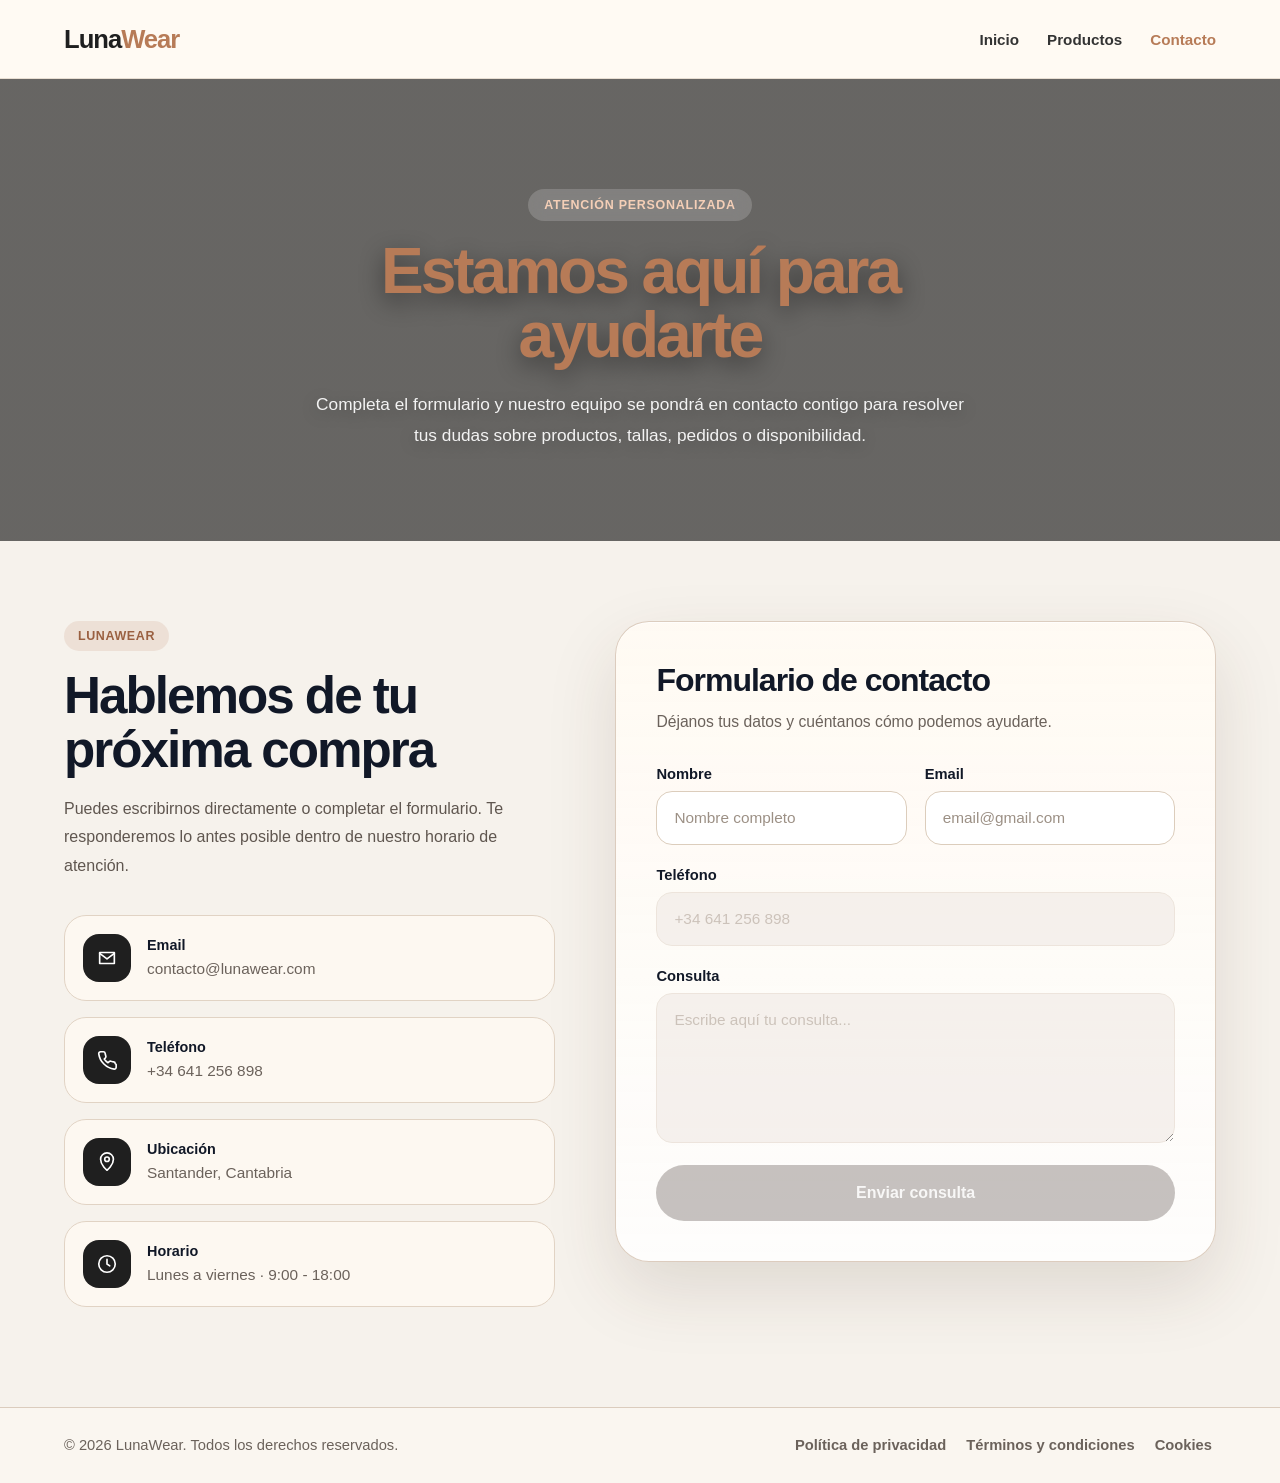
==== contact.html @ 7bf5b16c "Enable and disable contact form fields in js" ====
<!DOCTYPE html>
<html lang="es">
<head>
  <meta charset="UTF-8" />
  <meta name="viewport" content="width=device-width, initial-scale=1.0" />
  <title>Contacto | Luna Wear</title>
  <link rel="stylesheet" href="css/styles.css" />
  <script src="main.js" defer></script>
</head>

<body>

  <header class="header">
    <div class="container header__content">
      <a href="index.html" class="header__logo">
        Luna<span class="header__logo-accent">Wear</span>
      </a>

      <nav class="header__nav">
        <a href="index.html" class="header__link">Inicio</a>
        <a href="index.html#productos" class="header__link">Productos</a>
        <a href="contacto.html" class="header__link header__link--active">Contacto</a>
      </nav>
    </div>
  </header>

  <main class="contact-page">

    <section class="contact-hero">
      <div class="container contact-hero__content">
        <span class="contact-hero__label">Atención personalizada</span>

        <h1 class="contact-hero__title">
          Estamos aquí para ayudarte
        </h1>

        <p class="contact-hero__description">
          Completa el formulario y nuestro equipo se pondrá en contacto contigo
          para resolver tus dudas sobre productos, tallas, pedidos o disponibilidad.
        </p>
      </div>
    </section>

    <section class="contact">
      <div class="container contact__grid">

        <div class="contact__info">
          <span class="contact__eyebrow">LunaWear</span>

          <h2 class="contact__title">
            Hablemos de tu próxima compra
          </h2>

          <p class="contact__description">
            Puedes escribirnos directamente o completar el formulario. Te responderemos
            lo antes posible dentro de nuestro horario de atención.
          </p>

          <div class="contact__details">

            <div class="contact__detail">
              <div class="contact__icon">
                <svg viewBox="0 0 24 24">
                  <path d="M4 6h16v12H4z"></path>
                  <path d="M4 7l8 6 8-6"></path>
                </svg>
              </div>

              <div class="contact__detail-content">
                <span class="contact__detail-label">Email</span>
                <a href="mailto:contacto@lunawear.com" class="contact__detail-link">
                  contacto@lunawear.com
                </a>
              </div>
            </div>

            <div class="contact__detail">
              <div class="contact__icon">
                <svg viewBox="0 0 24 24">
                  <path d="M22 16.9v3a2 2 0 0 1-2.2 2A19.7 19.7 0 0 1 3 5.2 2 2 0 0 1 5 3h3a2 2 0 0 1 2 1.7c.1 1 .4 1.9.7 2.8a2 2 0 0 1-.4 2.1L9 10.9a16 16 0 0 0 4.1 4.1l1.3-1.3a2 2 0 0 1 2.1-.4c.9.3 1.8.6 2.8.7a2 2 0 0 1 1.7 2z"></path>
                </svg>
              </div>

              <div class="contact__detail-content">
                <span class="contact__detail-label">Teléfono</span>
                <a href="tel:+34641256898" class="contact__detail-link">
                  +34 641 256 898
                </a>
              </div>
            </div>

            <div class="contact__detail">
              <div class="contact__icon">
                <svg viewBox="0 0 24 24">
                  <path d="M12 21s7-5.2 7-12a7 7 0 1 0-14 0c0 6.8 7 12 7 12z"></path>
                  <circle cx="12" cy="9" r="2.5"></circle>
                </svg>
              </div>

              <div class="contact__detail-content">
                <span class="contact__detail-label">Ubicación</span>
                <span class="contact__detail-text">Santander, Cantabria</span>
              </div>
            </div>

            <div class="contact__detail">
              <div class="contact__icon">
                <svg viewBox="0 0 24 24">
                  <circle cx="12" cy="12" r="9"></circle>
                  <path d="M12 7v5l3 2"></path>
                </svg>
              </div>

              <div class="contact__detail-content">
                <span class="contact__detail-label">Horario</span>
                <span class="contact__detail-text">Lunes a viernes · 9:00 - 18:00</span>
              </div>
            </div>

          </div>
        </div>

        <div class="contact__form-card">
          <h2 class="contact__form-title">Formulario de contacto</h2>

          <p class="contact__form-description">
            Déjanos tus datos y cuéntanos cómo podemos ayudarte.
          </p>

          <form class="contact-form" method="post">

            <div class="contact-form__row">
              <div class="contact-form__group">
                <label for="nombre" class="contact-form__label">Nombre</label>
                <input type="text" 
                id="nombre" 
                name="nombre" 
                class="contact-form__input" 
                placeholder="Nombre completo" required/>
              </div>

            <div class="contact-form__group">
              <label for="email" class="contact-form__label">Email</label>
              <input 
                type="email" 
                id="email" 
                name="email" 
                class="contact-form__input" 
                placeholder="email@gmail.com" required/>
              </div>
            </div>

            <div class="contact-form__group">
              <label for="telefono" class="contact-form__label">Teléfono</label>
              <input 
                type="tel" 
                id="telefono" 
                name="telefono" 
                class="contact-form__input" 
                placeholder="+34 641 256 898" required disabled/>
            </div>

            <div class="contact-form__group">
              <label for="consulta" class="contact-form__label">Consulta</label>
              <textarea 
                id="consulta" 
                name="consulta" 
                class="contact-form__textarea" 
                placeholder="Escribe aquí tu consulta..."
                rows="6"
                required disabled
              ></textarea>
            </div>

            <button type="submit" 
            id="submitButton"
            class="contact-form__button" disabled>
            Enviar consulta
            </button>

          </form>
        </div>

      </div>
    </section>

  </main>

  <footer class="footer__bottom">
      <div class="container footer__bottom-content">
        <p class="footer__copyright">
          © 2026 LunaWear. Todos los derechos reservados.
        </p>

        <div class="footer__legal">
          <a href="#" class="footer__legal-link">Política de privacidad</a>
          <a href="#" class="footer__legal-link">Términos y condiciones</a>
          <a href="#" class="footer__legal-link">Cookies</a>
        </div>
      </div>
  </footer>
</body>
</html>
---- css/styles.css ----
* {
  margin: 0;
  padding: 0;
  box-sizing: border-box;
}

html {
  scroll-behavior: smooth;
}

body {
  font-family: Arial, Helvetica, sans-serif;
  background-color: #f6f2ec;
  color: #1f1f1f;
}

/* CONFIGURACIONES GENERALES */

.container {
  width: min(1200px, 90%);
  margin: 0 auto;
}

.button {
  display: inline-block;
  padding: 15px 28px;
  border-radius: 999px;
  font-weight: 700;
  text-decoration: none;
  transition: 0.3s ease;
}

.button--dark {
  background-color: #1f1f1f;
  color: #ffffff;
}

.button--dark:hover {
  background-color: #b77b57;
  transform: translateY(-2px);
}

.button--light {
  background-color: #ffffff;
  color: #1f1f1f;
}

.button--light:hover {
  background-color: #ead8c6;
}

/* HEADER */

.header {
  background-color: #fffaf3;
  border-bottom: 1px solid #e8ded2;
  position: sticky;
  top: 0;
  z-index: 10;
}

.header__content {
  height: 78px;
  display: flex;
  justify-content: space-between;
  align-items: center;
}

.header__logo {
  color: #1f1f1f;
  font-size: 1.6rem;
  font-weight: 800;
  letter-spacing: -1px;
  text-decoration: none;
}

.header__logo-accent {
  color: #b77b57;
}

.header__nav {
  display: flex;
  align-items: center;
  gap: 28px;
}

.header__link {
  color: #333333;
  font-size: 0.95rem;
  font-weight: 600;
  text-decoration: none;
  transition: 0.3s ease;
}

.header__link:hover {
  color: #b77b57;
}

.header__link--active {
  color: #b77b57;
}

/* HERO */

.hero {
  padding: 80px 0;
  background: linear-gradient(135deg, #fffaf3 0%, #ead8c6 100%);
}

.hero__content {
  display: grid;
  grid-template-columns: 1fr 1fr;
  gap: 50px;
  align-items: center;
}

.hero__title {
  font-size: clamp(2.4rem, 5vw, 5rem);
  line-height: 1;
  letter-spacing: -3px;
  margin-bottom: 24px;
}

.hero__description {
  max-width: 520px;
  margin-bottom: 34px;
  color: #5c5148;
  font-size: 1.1rem;
  line-height: 1.7;
}

.hero__image {
  min-height: 440px;
  border-radius: 32px;
  background-image: url("https://images.unsplash.com/photo-1496747611176-843222e1e57c?auto=format&fit=crop&w=900&q=80");
  background-size: cover;
  background-position: center;
  box-shadow: 0 30px 80px rgba(70, 46, 29, 0.25);
}

/* HEADING */

.section-heading {
  text-align: center;
  margin-bottom: 30px;
}

.section-heading__title {
  margin-bottom: 10px;
  font-size: 2.3rem;
  letter-spacing: -1px;
}

.section-heading__description {
  color: #74685e;
}

/* CATEGORIAS */

.categories {
  padding: 50px 0 20px;
}

.categories__list {
  display: flex;
  justify-content: center;
  flex-wrap: wrap;
  gap: 14px;
  margin-bottom: 40px;
}

.categories__item {
  padding: 10px 20px;
  border: 1px solid #e6d8ca;
  border-radius: 999px;
  background-color: #ffffff;
  color: #4e453e;
  font-weight: 600;
}

.categories__item--active {
  background-color: #1f1f1f;
  color: #ffffff;
  border-color: #1f1f1f;
}

/* PRODUCTOS */

.products {
  padding: 30px 0 90px;
}

.products__grid {
  display: grid;
  grid-template-columns: repeat(4, 1fr);
  gap: 26px;
}

/* TAREJTAS DE PRODUCTO */

.product-card {
  overflow: hidden;
  background-color: #ffffff;
  border: 1px solid #eadfd5;
  border-radius: 24px;
  transition: 0.3s ease;
}

.product-card:hover {
  transform: translateY(-8px);
  box-shadow: 0 24px 50px rgba(73, 48, 30, 0.14);
}

.product-card__image {
  position: relative;
  height: 310px;
  background-size: cover;
  background-position: center;
}

.product-card__image--coat {
  background-image: url("https://images.unsplash.com/photo-1539109136881-3be0616acf4b?auto=format&fit=crop&w=700&q=80");
}

.product-card__image--tshirt {
  background-image: url("https://images.unsplash.com/photo-1516257984-b1b4d707412e?auto=format&fit=crop&w=700&q=80");
}

.product-card__image--blazer {
  background-image: url("https://images.unsplash.com/photo-1503342217505-b0a15ec3261c?auto=format&fit=crop&w=700&q=80");
}

.product-card__image--bag {
  background-image: url("https://images.unsplash.com/photo-1525507119028-ed4c629a60a3?auto=format&fit=crop&w=700&q=80");
}

.product-card__badge {
  position: absolute;
  top: 16px;
  left: 16px;
  padding: 7px 13px;
  border-radius: 999px;
  background-color: #ffffff;
  color: #1f1f1f;
  font-size: 0.75rem;
  font-weight: 800;
}

.product-card__content {
  padding: 22px;
}

.product-card__title {
  margin-bottom: 8px;
  font-size: 1.1rem;
}

.product-card__description {
  margin-bottom: 16px;
  color: #766a60;
  font-size: 0.9rem;
  line-height: 1.5;
}

.product-card__footer {
  display: flex;
  justify-content: space-between;
  align-items: center;
}

.product-card__price {
  color: #1f1f1f;
  font-size: 1.2rem;
  font-weight: 800;
}

.product-card__button {
  padding: 10px 14px;
  border: none;
  border-radius: 12px;
  background-color: #f2e5d8;
  color: #1f1f1f;
  font-weight: 800;
  cursor: pointer;
  transition: 0.3s ease;
}

.product-card__button:hover {
  background-color: #1f1f1f;
  color: #ffffff;
}

/* PROMO */

.promo {
  padding: 70px 0;
  background-color: #1f1f1f;
  color: #ffffff;
  text-align: center;
}

.promo__title {
  margin-bottom: 14px;
  font-size: 2.4rem;
}

.promo__description {
  margin-bottom: 28px;
  color: #d8d0c8;
}

/* FOOTER */

.footer {
  padding: 34px 0;
  background-color: #fffaf3;
  border-top: 1px solid #e8ded2;
  text-align: center;
}


/* FOOTER LEGAL */

.footer__bottom {
  border-top: 1px solid rgba(217, 200, 184, 0.9);
  padding: 22px 0;
  background-color: rgba(255, 250, 243, 0.45);
}

.footer__bottom-content {
  display: flex;
  justify-content: space-between;
  align-items: center;
  gap: 28px;
}

.footer__copyright {
  color: #6b625b;
  font-size: 0.92rem;
  line-height: 1.5;
}

.footer__legal {
  display: inline-flex;
  align-items: center;
  flex-wrap: wrap;
  gap: 12px;
}

.footer__legal-link {
  position: relative;
  display: inline-flex;
  align-items: center;
  padding: 8px 4px;
  color: #6b625b;
  font-size: 0.92rem;
  font-weight: 600;
  line-height: 1;
  text-decoration: none;
  transition: color 0.3s ease;
}

.footer__legal-link::after {
  content: "";
  position: absolute;
  left: 4px;
  bottom: 3px;
  width: calc(100% - 8px);
  height: 1px;
  background-color: #b77b57;
  transform: scaleX(0);
  transform-origin: right;
  transition: transform 0.3s ease;
}

.footer__legal-link:hover {
  color: #b77b57;
}

.footer__legal-link:hover::after {
  transform: scaleX(1);
  transform-origin: left;
}

/* PAGINA DE CONTACTO */

.contact-page {
  background-color: #f6f2ec;
}

/* CONTACT HERO */

.contact-hero {
  position: relative;
  overflow: hidden;
  padding: 110px 0 90px;

  background-image:
    linear-gradient(
      rgba(15, 15, 15, 0.62),
      rgba(15, 15, 15, 0.62)
    ),
    url("https://images.unsplash.com/photo-1558769132-cb1aea458c5e?q=80&w=1074&auto=format&fit=crop&ixlib=rb-4.1.0&ixid=M3wxMjA3fDB8MHxwaG90by1wYWdlfHx8fGVufDB8fHx8fA%3D%3D");

  background-size: cover;
  background-position: center 35%;
  background-repeat: no-repeat;
}

.contact-hero__content {
  position: relative;
  z-index: 1;
  max-width: 760px;
  text-align: center;
}

.contact-hero__label {
  display: inline-flex;
  margin-bottom: 18px;
  padding: 9px 16px;
  border-radius: 999px;
  background-color: rgba(255, 255, 255, 0.18);
  color: #f5cfb7;
  font-size: 0.78rem;
  font-weight: 900;
  letter-spacing: 0.06em;
  text-transform: uppercase;
  backdrop-filter: blur(8px);
}

.contact-hero__title {
  margin-bottom: 22px;
  color: #b77b57;
  font-size: clamp(2.5rem, 5vw, 4.8rem);
  line-height: 1;
  letter-spacing: -3px;
  text-shadow: 0 8px 24px rgba(0, 0, 0, 0.45);
}

.contact-hero__description {
  margin: 0 auto;
  max-width: 650px;
  color: rgba(255, 255, 255, 0.92);
  font-size: 1.08rem;
  line-height: 1.8;
  text-shadow: 0 4px 16px rgba(0, 0, 0, 0.35);
}

/* CONTACT SECTION */

.contact {
  padding: 80px 0 100px;
}

.contact__grid {
  display: grid;
  grid-template-columns: 0.9fr 1.1fr;
  gap: 60px;
  align-items: start;
}

.contact__info {
  position: sticky;
  top: 110px;
}

.contact__eyebrow {
  display: inline-flex;
  margin-bottom: 18px;
  padding: 8px 14px;
  border-radius: 999px;
  background-color: rgba(183, 123, 87, 0.14);
  color: #9a6041;
  font-size: 0.78rem;
  font-weight: 900;
  letter-spacing: 0.05em;
  text-transform: uppercase;
}

.contact__title {
  margin-bottom: 18px;
  color: #111827;
  font-size: clamp(2rem, 4vw, 3.2rem);
  line-height: 1.05;
  letter-spacing: -2px;
}

.contact__description {
  margin-bottom: 34px;
  color: #5f564f;
  font-size: 1rem;
  line-height: 1.8;
}

.contact__details {
  display: grid;
  gap: 16px;
}

.contact__detail {
  display: grid;
  grid-template-columns: 48px 1fr;
  gap: 16px;
  align-items: center;
  padding: 18px;
  border: 1px solid #e1d3c4;
  border-radius: 22px;
  background-color: rgba(255, 250, 243, 0.72);
  transition: 0.3s ease;
}

.contact__detail:hover {
  background-color: #ffffff;
  transform: translateX(4px);
  box-shadow: 0 18px 36px rgba(72, 48, 31, 0.08);
}

.contact__icon {
  display: inline-flex;
  align-items: center;
  justify-content: center;
  width: 48px;
  height: 48px;
  border-radius: 16px;
  background-color: #1f1f1f;
  color: #ffffff;
}

.contact__icon svg {
  width: 22px;
  height: 22px;
  fill: none;
  stroke: currentColor;
  stroke-width: 1.8;
  stroke-linecap: round;
  stroke-linejoin: round;
}

.contact__detail-content {
  display: flex;
  flex-direction: column;
  gap: 4px;
}

.contact__detail-label {
  color: #111827;
  font-size: 0.9rem;
  font-weight: 900;
}

.contact__detail-link,
.contact__detail-text {
  color: #6b625b;
  font-size: 0.96rem;
  line-height: 1.5;
  text-decoration: none;
}

.contact__detail-link:hover {
  color: #b77b57;
}

/* CONTACT FORM CARD */

.contact__form-card {
  padding: 40px;
  border: 1px solid rgba(217, 200, 184, 0.9);
  border-radius: 34px;
  background:
    linear-gradient(180deg, rgba(255, 250, 243, 0.96), rgba(255, 255, 255, 0.82));
  box-shadow:
    0 28px 70px rgba(72, 48, 31, 0.13),
    inset 0 1px 0 rgba(255, 255, 255, 0.8);
}

.contact__form-title {
  margin-bottom: 10px;
  color: #111827;
  font-size: 2rem;
  font-weight: 900;
  letter-spacing: -1px;
}

.contact__form-description {
  margin-bottom: 30px;
  color: #6b625b;
  font-size: 0.98rem;
  line-height: 1.7;
}

/* FORMULARIO DE CONTACTO */

.contact-form {
  display: grid;
  gap: 22px;
}

.contact-form__row {
  display: grid;
  grid-template-columns: repeat(2, 1fr);
  gap: 18px;
}

.contact-form__group {
  display: flex;
  flex-direction: column;
  gap: 9px;
}

.contact-form__label {
  color: #111827;
  font-size: 0.92rem;
  font-weight: 800;
}

.contact-form__input,
.contact-form__textarea {
  width: 100%;
  border: 1px solid #dccdbc;
  border-radius: 16px;
  background-color: #ffffff;
  color: #1f1f1f;
  font-family: inherit;
  font-size: 0.96rem;
  outline: none;
  transition: 0.3s ease;
}

.contact-form__input {
  height: 54px;
  padding: 0 17px;
}

.contact-form__textarea {
  min-height: 150px;
  padding: 17px;
  resize: vertical;
}

.contact-form__input::placeholder,
.contact-form__textarea::placeholder {
  color: #9c9085;
}

.contact-form__input:focus,
.contact-form__textarea:focus {
  border-color: #b77b57;
  box-shadow: 0 0 0 4px rgba(183, 123, 87, 0.14);
}

.contact-form__button {
  width: 100%;
  min-height: 56px;
  border: none;
  border-radius: 999px;
  background-color: #1f1f1f;
  color: #ffffff;
  font-size: 1rem;
  font-weight: 900;
  cursor: pointer;
  transition: 0.3s ease;
}

.contact-form__button:hover {
  background-color: #b77b57;
  transform: translateY(-2px);
  box-shadow: 0 18px 36px rgba(183, 123, 87, 0.24);
}

.contact-form__input:disabled,
.contact-form__textarea:disabled {
  background-color: #f1ece7;
  border-color: #e5dbd1;
  color: #9c9085;
  cursor: not-allowed;
  opacity: 0.7;
}

.contact-form__input:disabled::placeholder,
.contact-form__textarea:disabled::placeholder {
  color: #b7aaa0;
}

.contact-form__button:disabled {
  background-color: #a8a29e;
  color: #f5f5f4;
  cursor: not-allowed;
  opacity: 0.65;
  transform: none;
  box-shadow: none;
}

.contact-form__button:disabled:hover {
  background-color: #a8a29e;
  transform: none;
  box-shadow: none;
}

/* RESPONSIVE */

@media (max-width: 992px) {
  .hero__content {
    grid-template-columns: 1fr;
  }

  .hero__image {
    min-height: 360px;
  }

  .products__grid {
    grid-template-columns: repeat(2, 1fr);
  }

    .contact__grid {
    grid-template-columns: 1fr;
    gap: 44px;
  }

  .contact__info {
    position: static;
  }
}

@media (max-width: 640px) {
  .header__content {
    height: auto;
    padding: 22px 0;
    flex-direction: column;
    gap: 16px;
  }

  .header__nav {
    gap: 16px;
    flex-wrap: wrap;
    justify-content: center;
  }

  .header__link {
    font-size: 0.85rem;
  }

  .hero {
    padding: 50px 0;
  }

  .hero__title {
    letter-spacing: -1px;
  }

  .products__grid {
    grid-template-columns: 1fr;
  }

  .product-card__image {
    height: 360px;
  }

  .promo__title {
    font-size: 1.8rem;
  }

.contact-hero {
    padding: 58px 0 44px;
  }

  .contact-hero__title {
    letter-spacing: -1px;
  }

  .contact {
    padding: 56px 0 72px;
  }

  .contact__form-card {
    padding: 26px;
    border-radius: 26px;
  }

  .contact-form__row {
    grid-template-columns: 1fr;
  }

  .contact__detail {
    grid-template-columns: 44px 1fr;
    padding: 15px;
  }

  .contact__icon {
    width: 44px;
    height: 44px;
    border-radius: 14px;
  }

  .contact__form-title {
    font-size: 1.6rem;
  }
}

@media (max-width: 768px) {
  .footer__bottom-content {
    flex-direction: column;
    align-items: flex-start;
    gap: 16px;
  }

  .footer__legal {
    gap: 8px;
  }
}

@media (max-width: 480px) {
  .footer__legal {
    flex-direction: column;
    align-items: flex-start;
    gap: 6px;
  }

  .footer__legal-separator {
    display: none;
  }

  .footer__legal-link {
    padding: 4px 0;
  }

  .footer__legal-link::after {
    left: 0;
    width: 100%;
  }
}
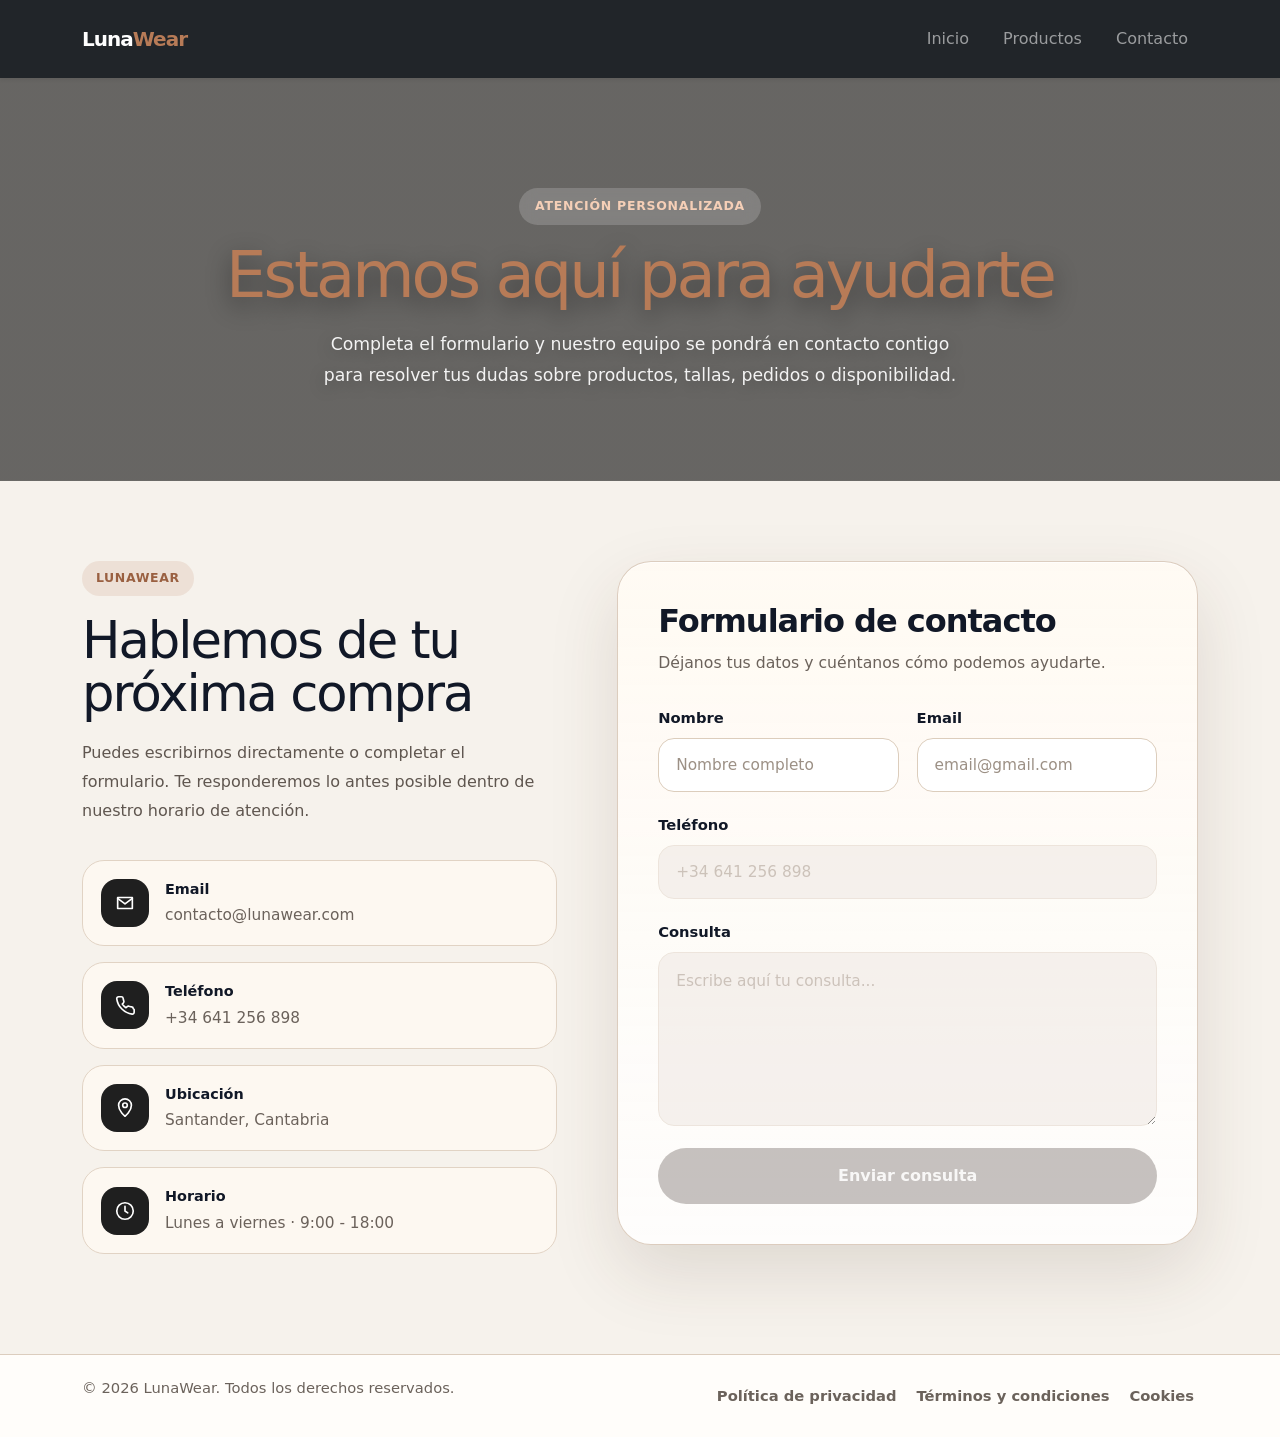
==== commit b8bccf6f: "Header with Navbar" ====
--- a/contact.html
+++ b/contact.html
@@ -1,27 +1,46 @@
 <!DOCTYPE html>
 <html lang="es">
+
 <head>
   <meta charset="UTF-8" />
   <meta name="viewport" content="width=device-width, initial-scale=1.0" />
   <title>Contacto | Luna Wear</title>
   <link rel="stylesheet" href="css/styles.css" />
+  <link href="https://cdn.jsdelivr.net/npm/bootstrap@5.3.8/dist/css/bootstrap.min.css" rel="stylesheet" />
   <script src="main.js" defer></script>
+
 </head>
 
 <body>
-
-  <header class="header">
-    <div class="container header__content">
-      <a href="index.html" class="header__logo">
-        Luna<span class="header__logo-accent">Wear</span>
-      </a>
-
-      <nav class="header__nav">
-        <a href="index.html" class="header__link">Inicio</a>
-        <a href="index.html#productos" class="header__link">Productos</a>
-        <a href="contacto.html" class="header__link header__link--active">Contacto</a>
-      </nav>
-    </div>
+  <header class="sticky-top">
+    <nav class="navbar navbar-expand-lg navbar-dark bg-dark shadow-sm" data-bs-theme="dark">
+      <div class="container">
+        <a href="index.html" class="navbar-brand header__logo">
+          Luna<span class="header__logo-accent">Wear</span>
+        </a>
+
+        <button class="navbar-toggler" type="button" data-bs-toggle="collapse" data-bs-target="#navbarLunaWear"
+          aria-controls="navbarLunaWear" aria-expanded="false" aria-label="Abrir menú de navegación">
+          <span class="navbar-toggler-icon"></span>
+        </button>
+
+        <div class="collapse navbar-collapse" id="navbarLunaWear">
+          <ul class="navbar-nav ms-auto mb-2 mb-lg-0">
+            <li class="nav-item">
+              <a href="index.html" class="nav-link header__link header__link--active" aria-current="page"> Inicio </a>
+            </li>
+
+            <li class="nav-item">
+              <a href="#productos" class="nav-link header__link"> Productos </a>
+            </li>
+
+            <li class="nav-item">
+              <a href="contact.html" class="nav-link header__link"> Contacto </a>
+            </li>
+          </ul>
+        </div>
+      </div>
+    </nav>
   </header>
 
   <main class="contact-page">
@@ -77,7 +96,9 @@
             <div class="contact__detail">
               <div class="contact__icon">
                 <svg viewBox="0 0 24 24">
-                  <path d="M22 16.9v3a2 2 0 0 1-2.2 2A19.7 19.7 0 0 1 3 5.2 2 2 0 0 1 5 3h3a2 2 0 0 1 2 1.7c.1 1 .4 1.9.7 2.8a2 2 0 0 1-.4 2.1L9 10.9a16 16 0 0 0 4.1 4.1l1.3-1.3a2 2 0 0 1 2.1-.4c.9.3 1.8.6 2.8.7a2 2 0 0 1 1.7 2z"></path>
+                  <path
+                    d="M22 16.9v3a2 2 0 0 1-2.2 2A19.7 19.7 0 0 1 3 5.2 2 2 0 0 1 5 3h3a2 2 0 0 1 2 1.7c.1 1 .4 1.9.7 2.8a2 2 0 0 1-.4 2.1L9 10.9a16 16 0 0 0 4.1 4.1l1.3-1.3a2 2 0 0 1 2.1-.4c.9.3 1.8.6 2.8.7a2 2 0 0 1 1.7 2z">
+                  </path>
                 </svg>
               </div>
 
@@ -132,50 +153,31 @@
             <div class="contact-form__row">
               <div class="contact-form__group">
                 <label for="nombre" class="contact-form__label">Nombre</label>
-                <input type="text" 
-                id="nombre" 
-                name="nombre" 
-                class="contact-form__input" 
-                placeholder="Nombre completo" required/>
-              </div>
-
-            <div class="contact-form__group">
-              <label for="email" class="contact-form__label">Email</label>
-              <input 
-                type="email" 
-                id="email" 
-                name="email" 
-                class="contact-form__input" 
-                placeholder="email@gmail.com" required/>
+                <input type="text" id="nombre" name="nombre" class="contact-form__input" placeholder="Nombre completo"
+                  required />
+              </div>
+
+              <div class="contact-form__group">
+                <label for="email" class="contact-form__label">Email</label>
+                <input type="email" id="email" name="email" class="contact-form__input" placeholder="email@gmail.com"
+                  required />
               </div>
             </div>
 
             <div class="contact-form__group">
               <label for="telefono" class="contact-form__label">Teléfono</label>
-              <input 
-                type="tel" 
-                id="telefono" 
-                name="telefono" 
-                class="contact-form__input" 
-                placeholder="+34 641 256 898" required disabled/>
+              <input type="tel" id="telefono" name="telefono" class="contact-form__input" placeholder="+34 641 256 898"
+                required disabled />
             </div>
 
             <div class="contact-form__group">
               <label for="consulta" class="contact-form__label">Consulta</label>
-              <textarea 
-                id="consulta" 
-                name="consulta" 
-                class="contact-form__textarea" 
-                placeholder="Escribe aquí tu consulta..."
-                rows="6"
-                required disabled
-              ></textarea>
-            </div>
-
-            <button type="submit" 
-            id="submitButton"
-            class="contact-form__button" disabled>
-            Enviar consulta
+              <textarea id="consulta" name="consulta" class="contact-form__textarea"
+                placeholder="Escribe aquí tu consulta..." rows="6" required disabled></textarea>
+            </div>
+
+            <button type="submit" id="submitButton" class="contact-form__button" disabled>
+              Enviar consulta
             </button>
 
           </form>
@@ -187,17 +189,20 @@
   </main>
 
   <footer class="footer__bottom">
-      <div class="container footer__bottom-content">
-        <p class="footer__copyright">
-          © 2026 LunaWear. Todos los derechos reservados.
-        </p>
-
-        <div class="footer__legal">
-          <a href="#" class="footer__legal-link">Política de privacidad</a>
-          <a href="#" class="footer__legal-link">Términos y condiciones</a>
-          <a href="#" class="footer__legal-link">Cookies</a>
-        </div>
-      </div>
+    <div class="container footer__bottom-content">
+      <p class="footer__copyright">
+        © 2026 LunaWear. Todos los derechos reservados.
+      </p>
+
+      <div class="footer__legal">
+        <a href="#" class="footer__legal-link">Política de privacidad</a>
+        <a href="#" class="footer__legal-link">Términos y condiciones</a>
+        <a href="#" class="footer__legal-link">Cookies</a>
+      </div>
+    </div>
   </footer>
+
+    <script src="https://cdn.jsdelivr.net/npm/bootstrap@5.3.8/dist/js/bootstrap.bundle.min.js"></script>
 </body>
+
 </html>
--- a/css/styles.css
+++ b/css/styles.css
@@ -52,53 +52,74 @@
 
 /* HEADER */
 
-.header {
-  background-color: #fffaf3;
-  border-bottom: 1px solid #e8ded2;
-  position: sticky;
-  top: 0;
-  z-index: 10;
-}
-
-.header__content {
-  height: 78px;
-  display: flex;
-  justify-content: space-between;
-  align-items: center;
+.navbar {
+  min-height: 78px;
 }
 
 .header__logo {
-  color: #1f1f1f;
+  color: #fffaf3;
   font-size: 1.6rem;
   font-weight: 800;
   letter-spacing: -1px;
   text-decoration: none;
+  transition: color 0.3s ease;
 }
 
 .header__logo-accent {
   color: #b77b57;
 }
 
-.header__nav {
-  display: flex;
-  align-items: center;
-  gap: 28px;
-}
-
 .header__link {
-  color: #333333;
+  position: relative;
+  margin-left: 14px;
+  padding-right: 10px !important;
+  padding-left: 10px !important;
+  color: #e8ded2;
   font-size: 0.95rem;
   font-weight: 600;
   text-decoration: none;
-  transition: 0.3s ease;
-}
-
-.header__link:hover {
+  transition:
+    color 0.3s ease,
+    transform 0.3s ease;
+}
+
+.header__link:hover,
+.header__link:focus {
   color: #b77b57;
+  transform: translateY(-1px);
 }
 
 .header__link--active {
   color: #b77b57;
+}
+
+.navbar-toggler {
+  border-color: rgba(255, 250, 243, 0.45);
+}
+
+.navbar-toggler:focus {
+  box-shadow: 0 0 0 4px rgba(183, 123, 87, 0.25);
+}
+
+.header__toggler {
+  padding: 9px 11px;
+  border: 1px solid rgba(255, 250, 243, 0.25);
+  border-radius: 12px;
+  background-color: rgba(255, 255, 255, 0.05);
+  transition:
+    border-color 0.3s ease,
+    background-color 0.3s ease,
+    box-shadow 0.3s ease;
+}
+
+.header__toggler:hover {
+  border-color: #b77b57;
+  background-color: rgba(183, 123, 87, 0.15);
+}
+
+.header__toggler:focus {
+  border-color: #b77b57;
+  box-shadow: 0 0 0 4px rgba(183, 123, 87, 0.2);
 }
 
 /* HERO */
@@ -828,4 +849,28 @@
     left: 0;
     width: 100%;
   }
+}
+
+@media (max-width: 991.98px) {
+  .navbar-collapse {
+    padding-top: 18px;
+    padding-bottom: 12px;
+  }
+
+  .header__link {
+    margin-left: 0;
+    padding: 12px 0 !important;
+  }
+
+  .header__link:hover,
+  .header__link:focus {
+    transform: none;
+  }
+
+  .header__link--active::after {
+    right: auto;
+    bottom: 7px;
+    left: 0;
+    width: 36px;
+  }
 }
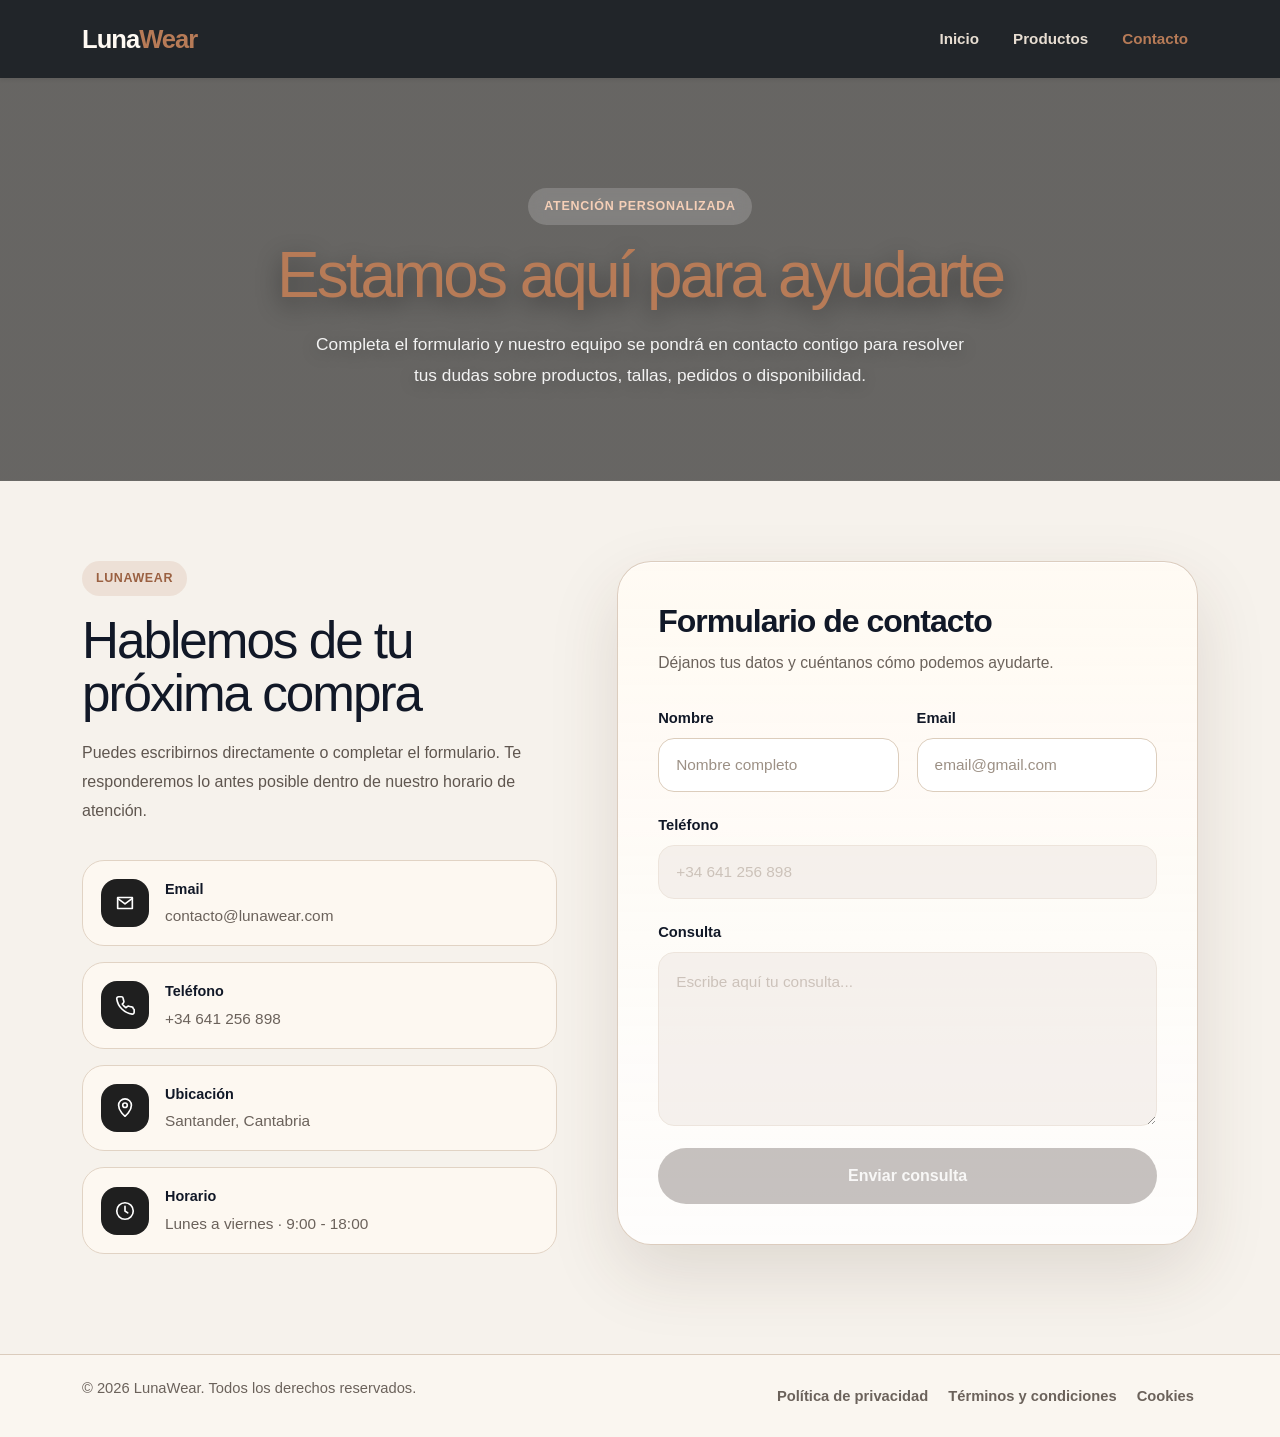
==== commit 42ab6512: "Grid Responsive and FAQ" ====
--- a/contact.html
+++ b/contact.html
@@ -5,8 +5,8 @@
   <meta charset="UTF-8" />
   <meta name="viewport" content="width=device-width, initial-scale=1.0" />
   <title>Contacto | Luna Wear</title>
+  <link href="https://cdn.jsdelivr.net/npm/bootstrap@5.3.8/dist/css/bootstrap.min.css" rel="stylesheet" />
   <link rel="stylesheet" href="css/styles.css" />
-  <link href="https://cdn.jsdelivr.net/npm/bootstrap@5.3.8/dist/css/bootstrap.min.css" rel="stylesheet" />
   <script src="main.js" defer></script>
 
 </head>
@@ -27,15 +27,15 @@
         <div class="collapse navbar-collapse" id="navbarLunaWear">
           <ul class="navbar-nav ms-auto mb-2 mb-lg-0">
             <li class="nav-item">
-              <a href="index.html" class="nav-link header__link header__link--active" aria-current="page"> Inicio </a>
+              <a href="index.html" class="nav-link header__link" aria-current="page"> Inicio </a>
             </li>
 
             <li class="nav-item">
-              <a href="#productos" class="nav-link header__link"> Productos </a>
+              <a href="index.html#productos" class="nav-link header__link"> Productos </a>
             </li>
 
             <li class="nav-item">
-              <a href="contact.html" class="nav-link header__link"> Contacto </a>
+              <a href="contact.html" class="nav-link header__link  header__link--active"> Contacto </a>
             </li>
           </ul>
         </div>
--- a/css/styles.css
+++ b/css/styles.css
@@ -101,63 +101,89 @@
   box-shadow: 0 0 0 4px rgba(183, 123, 87, 0.25);
 }
 
-.header__toggler {
-  padding: 9px 11px;
-  border: 1px solid rgba(255, 250, 243, 0.25);
-  border-radius: 12px;
-  background-color: rgba(255, 255, 255, 0.05);
-  transition:
-    border-color 0.3s ease,
-    background-color 0.3s ease,
-    box-shadow 0.3s ease;
-}
-
-.header__toggler:hover {
-  border-color: #b77b57;
-  background-color: rgba(183, 123, 87, 0.15);
-}
-
-.header__toggler:focus {
-  border-color: #b77b57;
-  box-shadow: 0 0 0 4px rgba(183, 123, 87, 0.2);
-}
 
 /* HERO */
 
 .hero {
-  padding: 80px 0;
-  background: linear-gradient(135deg, #fffaf3 0%, #ead8c6 100%);
+  position: relative;
+  overflow: hidden;
+  background-color: #1f1f1f;
+}
+
+.hero__slide {
+  position: relative;
+  min-height: 650px;
+  overflow: hidden;
+}
+
+.hero__background {
+  position: absolute;
+  inset: 0;
+  width: 100%;
+  height: 100%;
+  object-fit: cover;
+  object-position: center;
+}
+
+.hero__overlay {
+  position: absolute;
+  inset: 0;
+  z-index: 1;
+  background:
+    linear-gradient(
+      90deg,
+      rgba(15, 15, 15, 0.82) 0%,
+      rgba(15, 15, 15, 0.58) 45%,
+      rgba(15, 15, 15, 0.16) 100%
+    );
 }
 
 .hero__content {
-  display: grid;
-  grid-template-columns: 1fr 1fr;
-  gap: 50px;
+  position: relative;
+  z-index: 2;
+  display: flex;
   align-items: center;
+  min-height: 650px;
+  padding-top: 80px;
+  padding-bottom: 80px;
+}
+
+.hero__text {
+  max-width: 680px;
+}
+
+.hero__label {
+  display: inline-flex;
+  margin-bottom: 20px;
+  padding: 9px 16px;
+  border: 1px solid rgba(255, 255, 255, 0.2);
+  border-radius: 999px;
+  background-color: rgba(255, 255, 255, 0.12);
+  color: #f2c1a4;
+  font-size: 0.78rem;
+  font-weight: 800;
+  letter-spacing: 0.08em;
+  text-transform: uppercase;
+  backdrop-filter: blur(8px);
 }
 
 .hero__title {
-  font-size: clamp(2.4rem, 5vw, 5rem);
-  line-height: 1;
+  max-width: 750px;
+  margin-bottom: 24px;
+  color: #ffffff;
+  font-size: clamp(2.7rem, 6vw, 5.5rem);
+  line-height: 0.98;
   letter-spacing: -3px;
-  margin-bottom: 24px;
+  text-shadow: 0 8px 30px rgba(0, 0, 0, 0.35);
 }
 
 .hero__description {
-  max-width: 520px;
+  max-width: 580px;
   margin-bottom: 34px;
-  color: #5c5148;
+  color: rgba(255, 255, 255, 0.86);
   font-size: 1.1rem;
   line-height: 1.7;
-}
-
-.hero__image {
-  min-height: 440px;
-  border-radius: 32px;
-  background-image: url("https://images.unsplash.com/photo-1496747611176-843222e1e57c?auto=format&fit=crop&w=900&q=80");
-  background-size: cover;
-  background-position: center;
-  box-shadow: 0 30px 80px rgba(70, 46, 29, 0.25);
+  text-shadow: 0 4px 18px rgba(0, 0, 0, 0.3);
 }
 
 /* HEADING */
@@ -212,23 +238,23 @@
   padding: 30px 0 90px;
 }
 
-.products__grid {
-  display: grid;
-  grid-template-columns: repeat(4, 1fr);
-  gap: 26px;
-}
-
 /* TAREJTAS DE PRODUCTO */
 
 .product-card {
   overflow: hidden;
-  background-color: #ffffff;
+  height: 100%;
   border: 1px solid #eadfd5;
   border-radius: 24px;
-  transition: 0.3s ease;
+  background-color: #ffffff;
+  box-shadow: 0 8px 24px rgba(73, 48, 30, 0.06);
+  transition:
+    transform 0.3s ease,
+    box-shadow 0.3s ease,
+    border-color 0.3s ease;
 }
 
 .product-card:hover {
+  border-color: rgba(183, 123, 87, 0.45);
   transform: translateY(-8px);
   box-shadow: 0 24px 50px rgba(73, 48, 30, 0.14);
 }
@@ -236,24 +262,66 @@
 .product-card__image {
   position: relative;
   height: 310px;
+  background-repeat: no-repeat;
   background-size: cover;
   background-position: center;
+  transition: transform 0.4s ease;
 }
 
 .product-card__image--coat {
-  background-image: url("https://images.unsplash.com/photo-1539109136881-3be0616acf4b?auto=format&fit=crop&w=700&q=80");
+  background-image:
+    url("https://images.unsplash.com/photo-1539109136881-3be0616acf4b?auto=format&fit=crop&w=700&q=80");
 }
 
 .product-card__image--tshirt {
-  background-image: url("https://images.unsplash.com/photo-1516257984-b1b4d707412e?auto=format&fit=crop&w=700&q=80");
+  background-image:
+    url("https://images.unsplash.com/photo-1516257984-b1b4d707412e?auto=format&fit=crop&w=700&q=80");
 }
 
 .product-card__image--blazer {
-  background-image: url("https://images.unsplash.com/photo-1503342217505-b0a15ec3261c?auto=format&fit=crop&w=700&q=80");
+  background-image:
+    url("https://images.unsplash.com/photo-1503342217505-b0a15ec3261c?auto=format&fit=crop&w=700&q=80");
 }
 
 .product-card__image--bag {
-  background-image: url("https://images.unsplash.com/photo-1525507119028-ed4c629a60a3?auto=format&fit=crop&w=700&q=80");
+  background-image:
+    url("https://images.unsplash.com/photo-1525507119028-ed4c629a60a3?auto=format&fit=crop&w=700&q=80");
+}
+
+.product-card__image--jeans {
+  background-image:
+    url("https://images.unsplash.com/photo-1542272604-787c3835535d?auto=format&fit=crop&w=700&q=80");
+}
+
+.product-card__image--shoes {
+  background-image:
+    url("https://images.unsplash.com/photo-1549298916-b41d501d3772?auto=format&fit=crop&w=700&q=80");
+}
+
+.product-card__details {
+  max-height: 0;
+  margin-bottom: 0;
+  overflow: hidden;
+  opacity: 0;
+  visibility: hidden;
+  transform: translateY(-10px);
+
+  transition:
+    max-height 0.45s ease,
+    margin-bottom 0.45s ease,
+    opacity 0.3s ease,
+    transform 0.45s ease,
+    visibility 0.3s ease;
+}
+
+.product-card:hover .product-card__details,
+.product-card:focus-within .product-card__details,
+.product-card--open .product-card__details {
+  max-height: 160px;
+  margin-bottom: 22px;
+  opacity: 1;
+  visibility: visible;
+  transform: translateY(0);
 }
 
 .product-card__badge {
@@ -262,32 +330,40 @@
   left: 16px;
   padding: 7px 13px;
   border-radius: 999px;
-  background-color: #ffffff;
+  background-color: rgba(217, 170, 218, 0.94);
   color: #1f1f1f;
   font-size: 0.75rem;
   font-weight: 800;
+  backdrop-filter: blur(8px);
 }
 
 .product-card__content {
-  padding: 22px;
+  display: flex;
+  flex-direction: column;
+  padding: 26px;
 }
 
 .product-card__title {
-  margin-bottom: 8px;
-  font-size: 1.1rem;
+  margin-bottom: 10px;
+  color: #1f1f1f;
+  font-size: 1.25rem;
+  font-weight: 900;
+  line-height: 1.25;
+  letter-spacing: -0.4px;
 }
 
 .product-card__description {
-  margin-bottom: 16px;
+  margin-bottom: 22px;
   color: #766a60;
-  font-size: 0.9rem;
-  line-height: 1.5;
+  font-size: 0.94rem;
+  line-height: 1.65;
 }
 
 .product-card__footer {
   display: flex;
   justify-content: space-between;
   align-items: center;
+  gap: 16px;
 }
 
 .product-card__price {
@@ -296,20 +372,50 @@
   font-weight: 800;
 }
 
-.product-card__button {
-  padding: 10px 14px;
-  border: none;
-  border-radius: 12px;
-  background-color: #f2e5d8;
-  color: #1f1f1f;
-  font-weight: 800;
-  cursor: pointer;
-  transition: 0.3s ease;
-}
-
-.product-card__button:hover {
+.product-card .product-card__button {
+  display: inline-flex;
+  align-items: center;
+  justify-content: center;
+  gap: 9px;
+  min-height: 44px;
+  padding: 11px 19px;
+  border: 1px solid #1f1f1f;
+  border-radius: 999px;
   background-color: #1f1f1f;
   color: #ffffff;
+  font-size: 0.88rem;
+  font-weight: 800;
+  line-height: 1;
+  text-decoration: none;
+  box-shadow:
+    0 10px 22px rgba(31, 31, 31, 0.16);
+  transition:
+    background-color 0.3s ease,
+    border-color 0.3s ease,
+    color 0.3s ease,
+    transform 0.3s ease,
+    box-shadow 0.3s ease;
+}
+
+.product-card .product-card__button:hover,
+.product-card .product-card__button:focus {
+  border-color: #b77b57;
+  background-color: #b77b57;
+  color: #ffffff;
+  transform: translateY(-2px);
+  box-shadow:
+    0 14px 28px rgba(183, 123, 87, 0.3);
+}
+
+.product-card__button-icon {
+  display: inline-block;
+  font-size: 1.1rem;
+  line-height: 1;
+  transition: transform 0.3s ease;
+}
+
+.product-card__button:hover .product-card__button-icon {
+  transform: translateX(4px);
 }
 
 /* PROMO */
@@ -329,6 +435,107 @@
 .promo__description {
   margin-bottom: 28px;
   color: #d8d0c8;
+}
+
+/* FAQ */
+
+.faq {
+  padding: 90px 0;
+  background:
+    linear-gradient(
+      180deg,
+      #fffaf3 0%,
+      #f6f2ec 100%
+    );
+}
+
+.faq__heading {
+  max-width: 700px;
+  margin: 0 auto 48px;
+}
+
+.faq__eyebrow {
+  display: inline-block;
+  margin-bottom: 12px;
+  color: #b77b57;
+  font-size: 0.78rem;
+  font-weight: 900;
+  letter-spacing: 0.08em;
+  text-transform: uppercase;
+}
+
+.faq__title {
+  margin-bottom: 16px;
+  color: #1f1f1f;
+  font-size: clamp(2rem, 4vw, 3rem);
+  font-weight: 900;
+  letter-spacing: -2px;
+}
+
+.faq__description {
+  margin-bottom: 0;
+  color: #74685e;
+  font-size: 1rem;
+  line-height: 1.7;
+}
+
+.faq__accordion {
+  max-width: 900px;
+  margin: 0 auto;
+}
+
+.faq__item {
+  overflow: hidden;
+  margin-bottom: 16px;
+  border: 1px solid #e5d8cc;
+  border-radius: 18px !important;
+  background-color: #ffffff;
+  box-shadow:
+    0 10px 28px rgba(73, 48, 30, 0.06);
+  transition:
+    border-color 0.3s ease,
+    box-shadow 0.3s ease,
+    transform 0.3s ease;
+}
+
+.faq__item:hover {
+  border-color: rgba(183, 123, 87, 0.45);
+  transform: translateY(-2px);
+  box-shadow:
+    0 16px 36px rgba(73, 48, 30, 0.1);
+}
+
+.faq__button {
+  padding: 22px 24px;
+  background-color: #ffffff;
+  color: #1f1f1f;
+  font-size: 1rem;
+  font-weight: 800;
+  line-height: 1.4;
+}
+
+.faq__button:not(.collapsed) {
+  background-color: #f2e5d8;
+  color: #8d573b;
+  box-shadow: none;
+}
+
+.faq__button::after {
+  width: 18px;
+  height: 18px;
+  margin-left: 20px;
+  background-size: 18px;
+}
+
+.faq__body {
+  padding: 8px 24px 24px;
+  color: #6b625b;
+  font-size: 0.96rem;
+  line-height: 1.8;
+}
+
+.faq__item:not(:first-of-type) {
+  border-top: 1px solid #e5d8cc;
 }
 
 /* FOOTER */
